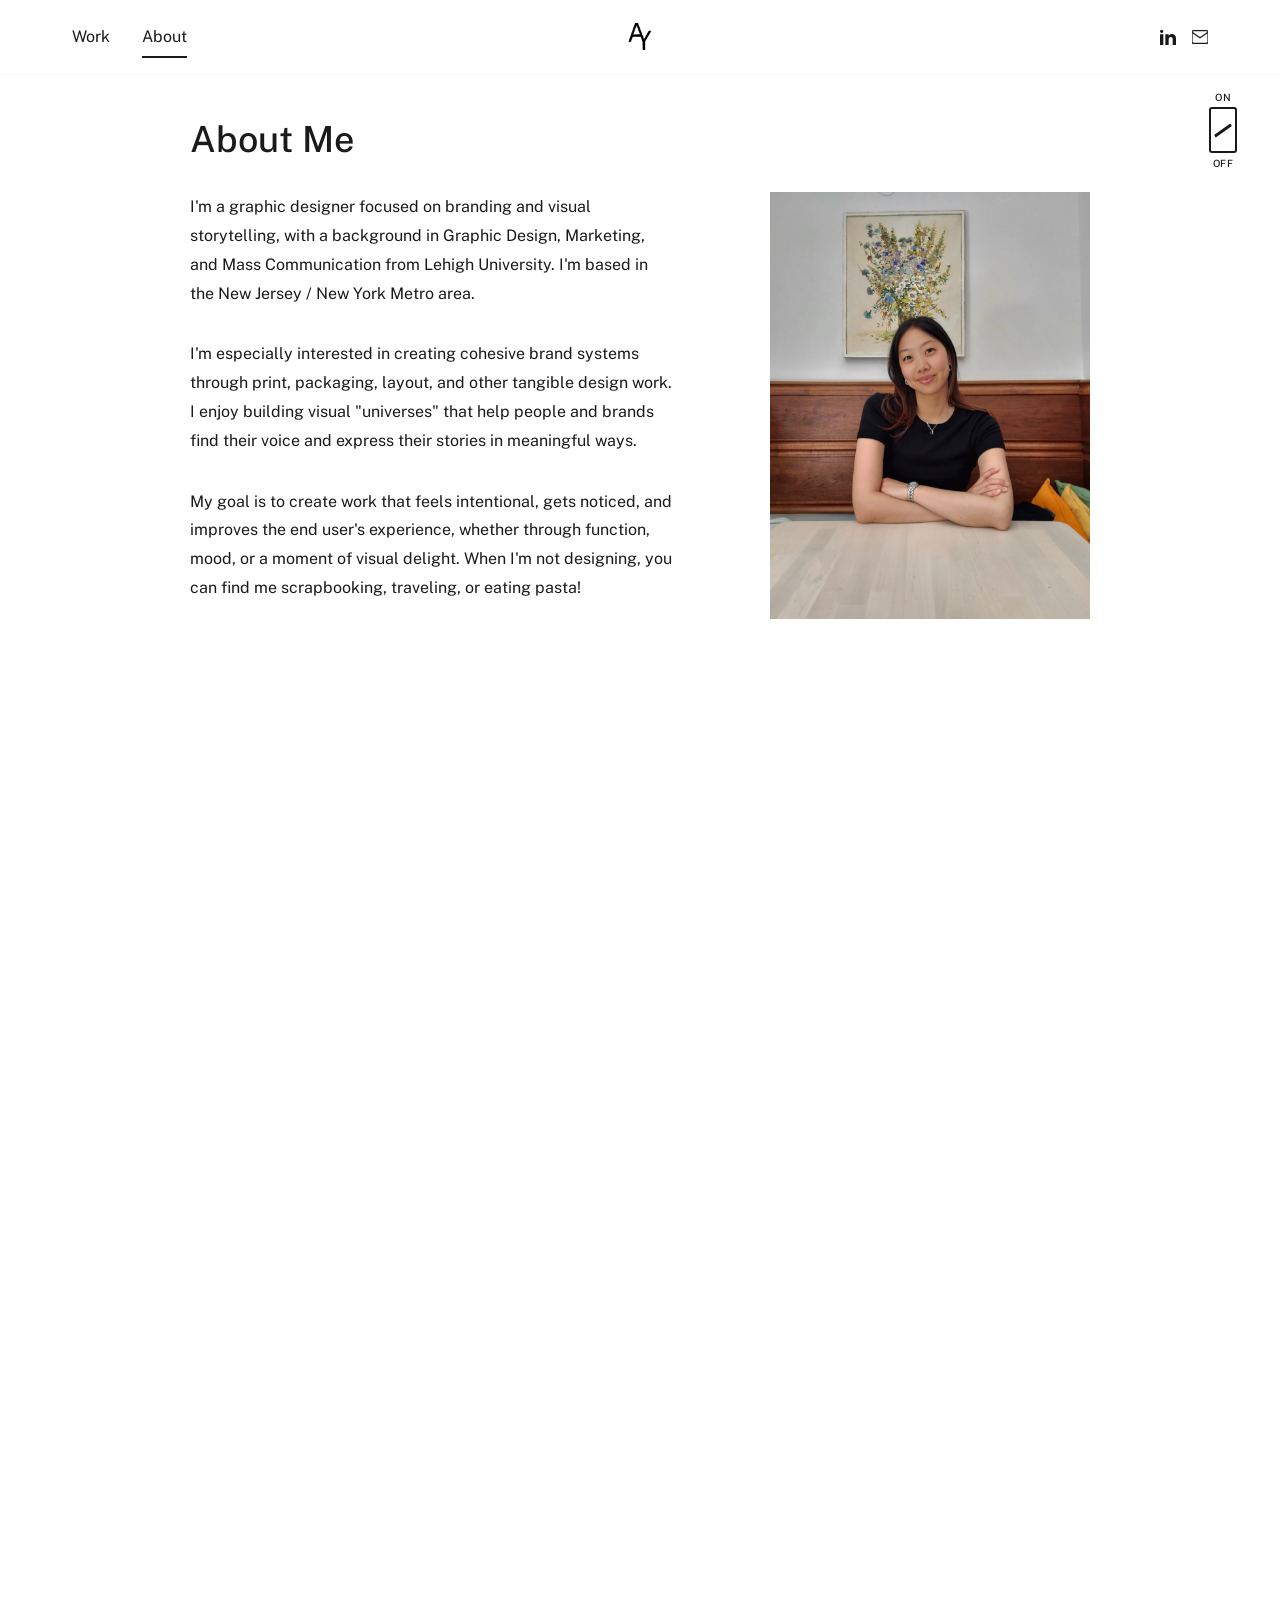
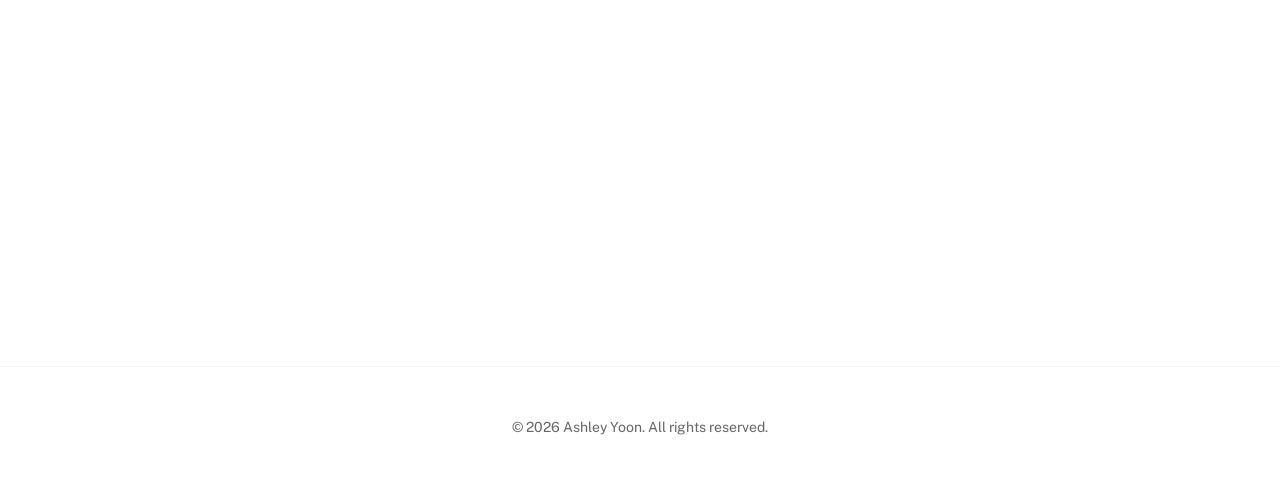
==== about.html @ c9009a8e "everything" ====
<!DOCTYPE html>
<html lang="en">
<head>
    <meta charset="UTF-8">
    <meta name="viewport" content="width=device-width, initial-scale=1.0">
    <meta name="description" content="About Ashley Yoon - Graphic designer with marketing and mass communications background.">
    <meta name="author" content="Ashley Yoon">
    <link rel="icon" type="image/png" href="images/logo.png">
    <title>About | Ashley Yoon</title>

    <!-- Google Fonts -->
    <link rel="preconnect" href="https://fonts.googleapis.com">
    <link rel="preconnect" href="https://fonts.gstatic.com" crossorigin>
    <link href="https://fonts.googleapis.com/css2?family=Public+Sans:ital,wght@0,100..900;1,100..900&display=swap" rel="stylesheet">

    <!-- CSS -->
    <link rel="stylesheet" href="css/reset.css">
    <link rel="stylesheet" href="css/variables.css">
    <link rel="stylesheet" href="css/typography.css">
    <link rel="stylesheet" href="css/layout.css">
    <link rel="stylesheet" href="css/components.css">
    <link rel="stylesheet" href="css/responsive.css">
</head>
<body>
    <canvas id="ripple-canvas"></canvas>

    <!-- Header & Navigation -->
    <header class="site-header">
        <nav class="main-nav">
            <ul class="nav-left">
                <li><a href="work.html">Work</a></li>
                <li><a href="about.html" class="active">About</a></li>
            </ul>
            <a href="index.html" class="nav-logo">
                <img src="images/logo.png" alt="Ashley Yoon">
            </a>
            <div class="nav-right">
                <a href="https://www.linkedin.com/in/ashleyyoon10/" target="_blank" rel="noopener" aria-label="LinkedIn" class="nav-icon">
                    <svg xmlns="http://www.w3.org/2000/svg" width="16" height="16" viewBox="0 0 24 24" fill="currentColor"><path d="M4.98 3.5c0 1.381-1.11 2.5-2.48 2.5s-2.48-1.119-2.48-2.5c0-1.38 1.11-2.5 2.48-2.5s2.48 1.12 2.48 2.5zm.02 4.5h-5v16h5v-16zm7.982 0h-4.968v16h4.969v-8.399c0-4.67 6.029-5.052 6.029 0v8.399h4.988v-10.131c0-7.88-8.922-7.593-11.018-3.714v-2.155z"/></svg>
                </a>
                <a href="#" aria-label="Email" class="nav-icon email-copy">
                    <svg xmlns="http://www.w3.org/2000/svg" width="16" height="16" viewBox="2 4 20 16" fill="none" stroke="currentColor" stroke-width="1.5" stroke-linecap="round" stroke-linejoin="round"><path d="M4 4h16c1.1 0 2 .9 2 2v12c0 1.1-.9 2-2 2H4c-1.1 0-2-.9-2-2V6c0-1.1.9-2 2-2z"/><polyline points="22,6 12,13 2,6"/></svg>
                </a>
                <button class="menu-toggle" aria-label="Toggle menu" aria-expanded="false">☰</button>
            </div>
        </nav>
    </header>

    <!-- Main Content -->
    <main>
        <!-- About Section -->
        <section class="py-lg">
            <div class="container">
                <div class="about-split">
                    <div class="about-text">
                        <h1>About Me</h1>
                        <p>
                            I'm a graphic designer focused on branding and visual storytelling, with a background in Graphic Design, Marketing, and Mass Communication from Lehigh University. I'm based in the New Jersey / New York Metro area.
                        </p>
                        <p>
                            I'm especially interested in creating cohesive brand systems through print, packaging, layout, and other tangible design work. I enjoy building visual "universes" that help people and brands find their voice and express their stories in meaningful ways.
                        </p>
                        <p>
                            My goal is to create work that feels intentional, gets noticed, and improves the end user's experience, whether through function, mood, or a moment of visual delight. When I'm not designing, you can find me scrapbooking, traveling, or eating pasta!
                        </p>
                    </div>
                    <div class="about-image">
                        <img src="assets/assets/Ashley headshot.png" alt="Ashley Yoon">
                    </div>
                </div>
            </div>
        </section>

        <!-- Resume Section -->
        <section class="py-lg">
            <div class="container" style="max-width: 900px; margin: 0 auto;">
                <iframe src="assets/assets/ashley-yoon-resume.pdf" width="100%" height="1100px" style="border: none;"></iframe>
            </div>
        </section>
    </main>

    <!-- Footer -->
    <footer class="site-footer">
        <div class="container">
            <p>&copy; 2026 Ashley Yoon. All rights reserved.</p>
        </div>
    </footer>

    <!-- Back to Top Button -->
    <button class="back-to-top" aria-label="Back to top"></button>

    <!-- Scripts -->
    <script src="js/navigation.js"></script>
    <script src="js/utils.js"></script>
    <script src="js/home-effects.js"></script>
    <script src="js/back-to-top.js"></script>
    <script src="js/theme-toggle.js"></script>
</body>
</html>
---- css/variables.css ----
/* Design System Variables */

:root {
    /* Colors - Minimalistic palette */
    --color-primary: #1a1a1a;        /* Near black for text */
    --color-secondary: #666666;      /* Medium gray for secondary text */
    --color-accent: #2c2c2c;         /* Accent for hover states */
    --color-background: #ffffff;     /* Pure white background */
    --color-light-gray: #f5f5f5;     /* Light gray for subtle backgrounds */

    /* Typography - Public Sans */
    --font-body: "Public Sans", Arial, sans-serif;
    --font-heading: "Public Sans", Arial, sans-serif;
    --font-weight-normal: 400;
    --font-weight-medium: 500;
    --font-weight-bold: 700;

    /* Font sizes - Responsive scale */
    --font-size-base: 16px;
    --font-size-small: 0.875rem;     /* 14px */
    --font-size-body: 1rem;          /* 16px */
    --font-size-h4: 1.25rem;         /* 20px */
    --font-size-h3: 1.5rem;          /* 24px */
    --font-size-h2: 1.75rem;         /* 28px */
    --font-size-h1: 2.25rem;         /* 36px */
    --font-size-hero: 4rem;          /* 64px */

    /* Spacing - 8px base system */
    --spacing-xs: 0.5rem;    /* 8px */
    --spacing-sm: 1rem;      /* 16px */
    --spacing-md: 2rem;      /* 32px */
    --spacing-lg: 3rem;      /* 48px */
    --spacing-xl: 4rem;      /* 64px */
    --spacing-xxl: 6rem;     /* 96px */

    /* Layout */
    --max-width-content: 1200px;
    --max-width-text: 700px;
    --border-radius: 0;              /* No rounded corners for minimalism */

    /* Transitions */
    --transition-fast: 0.15s ease;
    --transition-base: 0.3s ease;
    --transition-slow: 0.5s ease;
}

/* Dark mode - Lights Off */
[data-theme="dark"] {
    --color-primary: #e5e5e5;        /* Light text */
    --color-secondary: #999999;      /* Light gray for secondary text */
    --color-accent: #d3d3d3;         /* Light accent for hover states */
    --color-background: #1a1a1a;     /* Dark background */
    --color-light-gray: #2c2c2c;     /* Dark gray for subtle backgrounds */
}
---- css/typography.css ----
/* Typography System */

* {
    font-family: var(--font-body);
}

body {
    font-family: var(--font-body);
    font-size: var(--font-size-body);
    line-height: 1.6;
    color: var(--color-primary);
    font-weight: var(--font-weight-normal);
}

h1, h2, h3, h4, h5, h6 {
    font-family: var(--font-heading);
    font-weight: var(--font-weight-medium);
    line-height: 1.2;
    margin-bottom: var(--spacing-sm);
}

h1 {
    font-size: var(--font-size-h1);
}

h2 {
    font-size: var(--font-size-h2);
}

h3 {
    font-size: var(--font-size-h3);
}

h4 {
    font-size: var(--font-size-h4);
}

.hero-title {
    font-family: var(--font-heading);
    font-size: var(--font-size-hero);
    font-weight: var(--font-weight-medium);
    letter-spacing: -0.02em;
    line-height: 1.1;
}

.subtitle {
    font-family: var(--font-body);
    font-size: var(--font-size-h3);
    color: var(--color-secondary);
    font-weight: var(--font-weight-normal);
}

p {
    margin-bottom: var(--spacing-sm);
    line-height: 1.8;
}

a {
    color: var(--color-primary);
    text-decoration: none;
    transition: opacity var(--transition-fast);
}

a:hover {
    opacity: 0.6;
}

a:focus-visible {
    outline: 2px solid var(--color-primary);
    outline-offset: 4px;
}

.text-secondary {
    color: var(--color-secondary);
}

.text-small {
    font-size: var(--font-size-small);
}
---- css/layout.css ----
/* Layout System */

body {
    background: var(--color-background);
    padding-top: 70px; /* Account for fixed header */
}

/* Container system */
.container {
    max-width: var(--max-width-content);
    margin: 0 auto;
    padding: 0 var(--spacing-md);
}

.container-narrow {
    max-width: var(--max-width-text);
    margin: 0 auto;
    padding: 0 var(--spacing-md);
}

/* Section spacing */
section {
    padding: var(--spacing-xl) 0;
}

.section-hero {
    min-height: calc(100vh - 70px);
    display: flex;
    align-items: center;
    justify-content: center;
    padding: var(--spacing-xl) 0;
}

.hero-split {
    display: flex;
    align-items: center;
    width: 100%;
    max-width: 800px;
    padding: 0 var(--spacing-md);
    margin: 0 auto;
}

.hero-name {
    flex: 1;
    display: flex;
    flex-direction: column;
    align-items: flex-end;
    text-align: right;
    padding-right: var(--spacing-sm);
}

.hero-name span {
    font-family: var(--font-heading);
    font-size: 5.5rem;
    font-weight: var(--font-weight-bold);
    line-height: 1;
    letter-spacing: -0.02em;
    display: block;
}

.hero-bio {
    flex: 1;
    text-align: left;
    padding-left: var(--spacing-sm);
}

.hero-bio p {
    font-size: var(--font-size-h3);
    font-weight: var(--font-weight-bold);
    line-height: 1.26;
    color: var(--color-primary);
    margin: 0;
}

.section-centered {
    text-align: center;
}

/* About page split layout */
.about-split {
    display: flex;
    align-items: flex-end;
    gap: var(--spacing-xxl);
    max-width: 900px;
    margin: 0 auto;
}

.about-text {
    flex: 1;
}

.about-text h1 {
    margin-bottom: var(--spacing-md);
}

.about-text p + p {
    margin-top: var(--spacing-md);
}

.about-image {
    flex: 0 0 320px;
}

.about-image img {
    width: 100%;
    display: block;
}

/* Grid system */
.grid {
    display: grid;
    gap: var(--spacing-md);
}

.grid-2 {
    grid-template-columns: repeat(auto-fit, minmax(300px, 1fr));
}

.grid-3 {
    grid-template-columns: repeat(auto-fit, minmax(250px, 1fr));
}

/* Flexbox utilities */
.flex {
    display: flex;
}

.flex-center {
    display: flex;
    align-items: center;
    justify-content: center;
}

.flex-between {
    display: flex;
    align-items: center;
    justify-content: space-between;
}

.flex-column {
    display: flex;
    flex-direction: column;
}

.gap-sm {
    gap: var(--spacing-sm);
}

.gap-md {
    gap: var(--spacing-md);
}

.gap-lg {
    gap: var(--spacing-lg);
}

/* Spacing utilities */
.mt-sm { margin-top: var(--spacing-sm); }
.mt-md { margin-top: var(--spacing-md); }
.mt-lg { margin-top: var(--spacing-lg); }
.mt-xl { margin-top: var(--spacing-xl); }

.mb-sm { margin-bottom: var(--spacing-sm); }
.mb-md { margin-bottom: var(--spacing-md); }
.mb-lg { margin-bottom: var(--spacing-lg); }
.mb-xl { margin-bottom: var(--spacing-xl); }

.py-sm { padding-top: var(--spacing-sm); padding-bottom: var(--spacing-sm); }
.py-md { padding-top: var(--spacing-md); padding-bottom: var(--spacing-md); }
.py-lg { padding-top: var(--spacing-lg); padding-bottom: var(--spacing-lg); }
---- css/components.css ----
/* Component Styles */

/* ============================================
   HEADER & NAVIGATION
   ============================================ */

.site-header {
    position: fixed;
    top: 0;
    left: 0;
    right: 0;
    width: 100%;
    background: #ffffff;
    border-bottom: 1px solid #f5f5f5;
    z-index: 100;
    transition: box-shadow var(--transition-base);
}

.site-header .nav-left a,
.site-header .nav-icon {
    color: #1a1a1a;
}


.main-nav {
    display: grid;
    grid-template-columns: 1fr auto 1fr;
    align-items: center;
    padding: var(--spacing-sm) var(--spacing-md);
    max-width: var(--max-width-content);
    margin: 0 auto;
}

.nav-left {
    display: flex;
    gap: var(--spacing-md);
    list-style: none;
    margin: 0;
    padding: 0;
}

.nav-left a {
    padding: var(--spacing-xs) 0;
    position: relative;
    display: inline-block;
}

.nav-left a.active::after {
    content: '';
    position: absolute;
    bottom: 0;
    left: 0;
    width: 100%;
    height: 2px;
    background: var(--color-primary);
}

.nav-logo {
    display: flex;
    justify-content: center;
    align-items: center;
    transition: opacity var(--transition-fast);
}

.nav-logo:hover {
    opacity: 0.6;
}

.nav-logo img {
    height: 36px;
    width: auto;
}

.nav-right {
    display: flex;
    gap: var(--spacing-sm);
    align-items: center;
    justify-content: flex-end;
}

.nav-icon {
    display: flex;
    align-items: center;
    color: var(--color-primary);
    transition: opacity var(--transition-fast);
}

.nav-icon:hover {
    opacity: 0.6;
}

.nav-mobile-icons {
    display: none;
}

.menu-toggle {
    display: none;
    background: none;
    border: none;
    font-size: 1.5rem;
    cursor: pointer;
    padding: var(--spacing-xs);
    line-height: 1;
}

/* ============================================
   BUTTONS
   ============================================ */

.btn {
    display: inline-block;
    padding: var(--spacing-sm) var(--spacing-md);
    border: 2px solid var(--color-primary);
    font-family: var(--font-body);
    font-size: var(--font-size-body);
    font-weight: var(--font-weight-medium);
    text-align: center;
    cursor: pointer;
    transition: all var(--transition-base);
    background: transparent;
}

.btn:hover {
    background: var(--color-primary);
    color: var(--color-background);
    opacity: 1;
}

.btn-primary {
    background: var(--color-primary);
    color: var(--color-background);
}

.btn-primary:hover {
    background: var(--color-accent);
    border-color: var(--color-accent);
}

/* ============================================
   GALLERY FILTER DROPDOWN
   ============================================ */

.gallery-filter {
    display: flex;
    align-items: center;
    gap: var(--spacing-sm);
    margin-bottom: var(--spacing-lg);
    justify-content: center;
}

.gallery-filter label {
    font-size: var(--font-size-body);
    color: var(--color-secondary);
    font-weight: var(--font-weight-medium);
}

.dropdown-filter {
    padding: var(--spacing-xs) var(--spacing-sm);
    font-family: var(--font-body);
    font-size: var(--font-size-body);
    color: var(--color-primary);
    background: var(--color-background);
    border: none;
    border-radius: 0;
    cursor: pointer;
    min-width: 200px;
    appearance: none;
    background-image: url("data:image/svg+xml,%3Csvg width='12' height='8' viewBox='0 0 12 8' fill='none' xmlns='http://www.w3.org/2000/svg'%3E%3Cpath d='M1 1L6 6L11 1' stroke='%231a1a1a' stroke-width='2' stroke-linecap='round' stroke-linejoin='round'/%3E%3C/svg%3E");
    background-repeat: no-repeat;
    background-position: right 12px center;
    padding-right: 40px;
    transition: all var(--transition-base);
}

.dropdown-filter:hover {
    background-color: var(--color-light-gray);
}

.dropdown-filter:focus {
    outline: none;
}

/* ============================================
   GALLERY GRID
   ============================================ */

.gallery-grid {
    display: grid;
    grid-template-columns: repeat(auto-fill, minmax(300px, 1fr));
    gap: var(--spacing-md);
    margin-top: var(--spacing-lg);
}

.project-card {
    cursor: pointer;
    opacity: 0;
    animation: fadeIn 0.5s forwards;
    transition: transform var(--transition-base);
}

.project-card.hidden {
    display: none;
}

.project-card:hover {
    transform: none;
}

.project-image {
    aspect-ratio: 4 / 3;
    overflow: hidden;
    background: var(--color-light-gray);
    position: relative;
}

.project-image::after {
    content: '';
    position: absolute;
    inset: 0;
    background: var(--color-light-gray);
    opacity: 0;
    transition: opacity var(--transition-base);
    pointer-events: none;
}

.project-card:hover .project-image::after {
    opacity: 0.35;
}

.project-image img {
    width: 100%;
    height: 100%;
    object-fit: cover;
    transition: none;
}

.project-card:hover .project-image img {
    transform: none;
}

.project-info {
    padding: var(--spacing-sm) 0;
}

.project-title {
    font-size: var(--font-size-h4);
    margin-bottom: var(--spacing-xs);
    font-weight: var(--font-weight-medium);
}

.project-description {
    color: var(--color-secondary);
    font-size: var(--font-size-body);
    margin-bottom: var(--spacing-xs);
}

.project-category {
    display: inline-block;
    font-size: var(--font-size-small);
    color: var(--color-secondary);
    text-transform: uppercase;
    letter-spacing: 0.05em;
    margin-top: var(--spacing-xs);
}

.project-year {
    font-size: var(--font-size-small);
    color: var(--color-secondary);
}

/* ============================================
   LIGHTBOX MODAL
   ============================================ */

.lightbox {
    position: fixed;
    top: 0;
    left: 0;
    width: 100%;
    height: 100%;
    background: rgba(0, 0, 0, 0.95);
    display: flex;
    justify-content: center;
    align-items: center;
    opacity: 0;
    visibility: hidden;
    transition: all var(--transition-base);
    z-index: 1000;
    padding: var(--spacing-md);
}

.lightbox.active {
    opacity: 1;
    visibility: visible;
}

.lightbox-content {
    max-width: 90%;
    max-height: 90%;
    position: relative;
    animation: lightboxSlideIn 0.3s ease;
}

.lightbox-close {
    position: absolute;
    top: -50px;
    right: 0;
    background: none;
    border: none;
    color: white;
    font-size: 2.5rem;
    cursor: pointer;
    padding: 0;
    width: 44px;
    height: 44px;
    line-height: 1;
    transition: opacity var(--transition-fast);
}

.lightbox-close:hover {
    opacity: 0.6;
}

.lightbox-image {
    max-width: 100%;
    max-height: 70vh;
    object-fit: contain;
    display: block;
}

.lightbox-info {
    color: white;
    margin-top: var(--spacing-sm);
    text-align: center;
}

.lightbox-info h2 {
    margin-bottom: var(--spacing-xs);
    color: white;
}

.lightbox-info p {
    color: rgba(255, 255, 255, 0.8);
}

/* ============================================
   FOOTER
   ============================================ */

.site-footer {
    border-top: 1px solid var(--color-light-gray);
    padding: var(--spacing-lg) 0;
    text-align: center;
    color: var(--color-secondary);
    margin-top: var(--spacing-xxl);
}

.site-footer p {
    font-size: var(--font-size-small);
    margin-bottom: var(--spacing-xs);
}

.social-links {
    display: flex;
    gap: var(--spacing-sm);
    justify-content: center;
    margin-top: var(--spacing-sm);
}

.social-links a {
    padding: var(--spacing-xs);
    transition: opacity var(--transition-fast);
}

.social-links a:hover {
    opacity: 0.6;
}

/* ============================================
   ANIMATIONS
   ============================================ */

@keyframes fadeIn {
    from {
        opacity: 0;
        transform: translateY(10px);
    }
    to {
        opacity: 1;
        transform: translateY(0);
    }
}

@keyframes lightboxSlideIn {
    from {
        opacity: 0;
        transform: scale(0.95);
    }
    to {
        opacity: 1;
        transform: scale(1);
    }
}

@keyframes slideUpFromBottom {
    from {
        opacity: 0;
        transform: translateY(50px);
    }
    to {
        opacity: 1;
        transform: translateY(0);
    }
}

/* ============================================
   HERO ANIMATION
   ============================================ */

.hero-animate {
    opacity: 0;
    animation: slideUpFromBottom 0.8s ease forwards;
}

.hero-title.hero-animate {
    animation-delay: 0.2s;
}

.subtitle.hero-animate {
    animation-delay: 0.4s;
}

/* ============================================
   HERO SECTION
   ============================================ */

.section-hero {
    position: relative;
    background: var(--color-background);
    overflow: hidden;
}

/* Cursor tracker canvas */
#ripple-canvas {
    position: fixed;
    top: 0;
    left: 0;
    width: 100%;
    height: 100%;
    pointer-events: none;
    z-index: 9999;
}

/* ============================================
   FEATURED PROJECTS
   ============================================ */

.featured-projects {
    padding: 0 var(--spacing-md);
    margin-top: var(--spacing-xxl);
    max-width: 60vw;
    margin-left: auto;
    margin-right: auto;
}

.featured-projects h2 {
    margin-bottom: var(--spacing-xl);
}

.featured-project {
    width: 100%;
    margin-bottom: var(--spacing-lg);
    position: relative;
    overflow: hidden;
}

.featured-project a {
    display: block;
    position: relative;
}

.featured-project img {
    width: 100%;
    height: 70vh;
    object-fit: cover;
    transition: transform var(--transition-slow);
}

.featured-project:hover img {
    transform: scale(1.02);
}

.featured-project-info {
    position: absolute;
    bottom: var(--spacing-lg);
    left: var(--spacing-lg);
    color: white;
    text-shadow: 0 2px 8px rgba(0, 0, 0, 0.3);
    z-index: 10;
}

.featured-project-info h3 {
    font-size: var(--font-size-h2);
    margin-bottom: var(--spacing-xs);
    color: white;
}

.featured-project-info p {
    font-family: var(--font-body);
    font-size: var(--font-size-body);
    color: rgba(255, 255, 255, 0.9);
    text-transform: uppercase;
    letter-spacing: 0.1em;
}

/* ============================================
   PROJECT PAGE STYLES
   ============================================ */

/* Back Button */
.back-button {
    background: none;
    border: none;
    font-family: var(--font-body);
    font-size: var(--font-size-body);
    color: var(--color-primary);
    cursor: pointer;
    padding: var(--spacing-xs) 0;
    transition: opacity var(--transition-fast);
    display: inline-flex;
    align-items: center;
    gap: var(--spacing-xs);
}

.back-button:hover {
    opacity: 0.6;
}

/* Project Header */
.project-header {
    padding: var(--spacing-lg) 0 var(--spacing-xs) 0;
    text-align: center;
}

.project-tag {
    font-size: var(--font-size-small);
    color: var(--color-secondary);
    text-transform: uppercase;
    letter-spacing: 0.1em;
    margin-top: var(--spacing-xs);
    margin-bottom: var(--spacing-sm);
}

.project-description-full {
    font-size: var(--font-size-body);
    color: var(--color-secondary);
    line-height: 1.6;
    margin-top: var(--spacing-md);
}

/* Project Cover Image */
.project-cover {
    width: 100%;
    padding: 0;
    margin: 0 0 var(--spacing-sm) 0;
    display: flex;
    justify-content: center;
}

.project-gallery,
.project-video {
    padding-top: 0;
    padding-bottom: var(--spacing-sm);
}

.project-cover img {
    width: 80%;
    height: auto;
    display: block;
    margin: 0 auto;
}

/* Project Details */
.project-details {
    border-top: 1px solid var(--color-light-gray);
    border-bottom: 1px solid var(--color-light-gray);
}

.project-text {
    font-size: var(--font-size-h4);
    line-height: 1.8;
    color: var(--color-secondary);
    margin-top: var(--spacing-md);
}

.project-links {
    margin-top: var(--spacing-lg);
}

.case-study-link {
    display: inline-block;
    font-size: var(--font-size-body);
    color: var(--color-primary);
    border-bottom: 1px solid var(--color-primary);
    padding-bottom: 2px;
    transition: opacity var(--transition-fast);
}

.case-study-link:hover {
    opacity: 0.6;
}

/* Project Image Grid */
.project-image-grid {
    display: grid;
    grid-template-columns: repeat(2, 1fr);
    gap: var(--spacing-sm);
    margin-top: var(--spacing-sm);
    max-width: 80%;
    margin-left: auto;
    margin-right: auto;
}

.project-image-item {
    width: 100%;
}

.project-image-item img {
    width: 100%;
    height: auto;
    display: block;
}

/* Other Projects Carousel */
.project-carousel-wrapper {
    position: relative;
}

.project-carousel {
    display: flex;
    gap: 1.5rem;
    overflow-x: auto;
    scroll-snap-type: x mandatory;
    -webkit-overflow-scrolling: touch;
    padding-bottom: 0.5rem;
    scrollbar-width: none;
}

.project-carousel::-webkit-scrollbar {
    display: none;
}

.project-carousel .project-card-link {
    flex: 0 0 calc(33.33% - 1rem);
    min-width: 260px;
    scroll-snap-align: start;
}

.carousel-nav {
    height: 0;
}

.carousel-btn {
    position: absolute;
    top: 35%;
    transform: translateY(-50%);
    background: none;
    border: none;
    cursor: pointer;
    font-size: 0;
    padding: 6px;
    opacity: 0.5;
    transition: opacity var(--transition-fast);
    z-index: 2;
    display: flex;
    align-items: center;
    justify-content: center;
}

.carousel-btn::before {
    content: '';
    display: block;
    width: 10px;
    height: 10px;
    border-top: 2px solid var(--color-primary);
    border-right: 2px solid var(--color-primary);
}

.carousel-btn-prev {
    left: 0;
}

.carousel-btn-prev::before {
    transform: rotate(-135deg) translateY(-2px);
}

.carousel-btn-next {
    right: 0;
}

.carousel-btn-next::before {
    transform: rotate(45deg) translateY(-2px);
}

.carousel-btn:hover {
    opacity: 1;
}

/* Image Lightbox */
.img-lightbox {
    display: none;
    position: fixed;
    inset: 0;
    background: rgba(0, 0, 0, 0.92);
    z-index: 1000;
    align-items: center;
    justify-content: center;
    cursor: zoom-out;
}

.img-lightbox.active {
    display: flex;
}

.img-lightbox-img {
    max-width: 85vw;
    max-height: 85vh;
    object-fit: contain;
    cursor: default;
    user-select: none;
}

.img-lightbox-close {
    position: absolute;
    top: 1.5rem;
    right: 1.5rem;
    background: none;
    border: none;
    color: #fff;
    font-size: 2rem;
    cursor: pointer;
    line-height: 1;
    padding: 0;
    opacity: 0.7;
}

.img-lightbox-close:hover {
    opacity: 1;
}

.img-lightbox-prev,
.img-lightbox-next {
    position: absolute;
    top: 50%;
    transform: translateY(-50%);
    background: none;
    border: none;
    cursor: pointer;
    padding: 1rem;
    font-size: 0;
    opacity: 0.6;
    display: flex;
    align-items: center;
    justify-content: center;
}

.img-lightbox-prev::before,
.img-lightbox-next::before {
    content: '';
    display: block;
    width: 14px;
    height: 14px;
    border-top: 2px solid #fff;
    border-right: 2px solid #fff;
}

.img-lightbox-prev::before {
    transform: rotate(-135deg) translateY(-2px);
}

.img-lightbox-next::before {
    transform: rotate(45deg) translateY(-2px);
}

.img-lightbox-prev:hover,
.img-lightbox-next:hover {
    opacity: 1;
}

.img-lightbox-prev { left: 1rem; }
.img-lightbox-next { right: 1rem; }

/* Project Navigation */
.project-navigation {
    text-align: center;
    border-top: 1px solid var(--color-light-gray);
}

/* Other Projects link wrapper */
.project-card-link {
    display: block;
    color: inherit;
}

.project-card-link:hover {
    opacity: 1;
}

/* PDF Popup */
.pdf-popup {
    position: fixed;
    top: 0;
    left: 0;
    width: 100%;
    height: 100%;
    background: rgba(0, 0, 0, 0.95);
    display: flex;
    justify-content: center;
    align-items: center;
    opacity: 0;
    visibility: hidden;
    transition: all var(--transition-base);
    z-index: 2000;
}

.pdf-popup.active {
    opacity: 1;
    visibility: visible;
}

.pdf-popup-content {
    width: 90%;
    height: 90%;
    position: relative;
    background: white;
}

.pdf-popup-close {
    position: absolute;
    top: -50px;
    right: 0;
    background: none;
    border: none;
    color: white;
    font-size: 2.5rem;
    cursor: pointer;
    padding: 0;
    width: 44px;
    height: 44px;
    line-height: 1;
    transition: opacity var(--transition-fast);
}

.pdf-popup-close:hover {
    opacity: 0.6;
}

#pdf-iframe {
    width: 100%;
    height: 100%;
    border: none;
}

/* ============================================
   BACK TO TOP BUTTON
   ============================================ */

.back-to-top {
    position: fixed;
    bottom: var(--spacing-lg);
    right: var(--spacing-lg);
    width: 48px;
    height: 48px;
    background: transparent;
    border: none;
    cursor: pointer;
    opacity: 0;
    visibility: hidden;
    transition: all var(--transition-base);
    z-index: 1000;
    display: flex;
    align-items: center;
    justify-content: center;
}

.back-to-top.visible {
    opacity: 1;
    visibility: visible;
}

.back-to-top::before {
    content: '';
    display: block;
    width: 10px;
    height: 10px;
    border-top: 2px solid var(--color-primary);
    border-right: 2px solid var(--color-primary);
    transform: rotate(-45deg) translateY(2px);
    transition: all var(--transition-base);
}

.back-to-top:hover::after {
    content: '';
    position: absolute;
    width: 48px;
    height: 48px;
    background: var(--color-light-gray);
    border-radius: 50%;
    z-index: -1;
}

/* ============================================
   THEME TOGGLE (LIGHT SWITCH)
   ============================================ */

.theme-toggle {
    position: fixed;
    top: 80px;
    right: 32px;
    width: 50px;
    height: 100px;
    background: transparent;
    border: none;
    cursor: pointer;
    display: flex;
    flex-direction: column;
    align-items: center;
    justify-content: center;
    z-index: 1000;
    gap: 5px;
    font-size: 10px;
    font-weight: var(--font-weight-medium);
    color: var(--color-primary);
    user-select: none;
    -webkit-user-select: none;
    padding: 6px;
    border-radius: 4px;
    transition: background var(--transition-base);
}

.theme-toggle:hover {
    background: var(--color-light-gray);
}

/* ON / OFF labels */
.theme-toggle-on,
.theme-toggle-off {
    font-size: 10px;
    letter-spacing: 0.5px;
    line-height: 1;
}

/* Outer faceplate */
.toggle-plate {
    width: 28px;
    height: 46px;
    border: 2px solid var(--color-primary);
    border-radius: 3px;
    display: flex;
    align-items: center;
    justify-content: center;
}

/* Rocker as thin side-view lever — pivots like a seesaw */
.toggle-rocker {
    width: 20px;
    height: 3px;
    background: var(--color-primary);
    border-radius: 1px;
    transform: rotate(-35deg);
    transform-origin: center center;
    transition: transform 0.4s cubic-bezier(0.4, 0, 0.2, 1);
}

[data-theme="dark"] .toggle-rocker {
    transform: rotate(35deg);
}

/* Keep switch outline using primary color */
[data-theme="dark"] .theme-toggle::before,
[data-theme="dark"] .theme-toggle::after {
    border-color: var(--color-primary);
}
---- css/responsive.css ----
/* Responsive Design */

/* ============================================
   TABLET AND MOBILE: 768px and below
   ============================================ */

@media (max-width: 768px) {
    :root {
        --font-size-hero: 2.5rem;     /* Reduce hero size for tablet */
        --font-size-h1: 2rem;
        --font-size-h2: 1.5rem;
        --spacing-xl: 3rem;
        --spacing-xxl: 4rem;
    }

    /* Mobile navigation */
    .menu-toggle {
        display: block;
    }

    /* Keep menu toggle black in dark mode */
    [data-theme="dark"] .menu-toggle {
        color: #1a1a1a;
    }

    /* Keep logo pinned to center column even when nav-left is fixed/out of flow */
    .nav-logo {
        grid-column: 2;
    }

    /* Remove active-link underline in dropdown (looks like a separator) */
    .nav-left a.active::after {
        display: none;
    }

    /* Social icons row at bottom of mobile dropdown */
    .nav-mobile-icons {
        display: flex;
        justify-content: center;
        gap: var(--spacing-md);
        padding: var(--spacing-sm) 0 var(--spacing-xs);
    }

    .nav-mobile-icons a {
        display: flex;
        align-items: center;
        color: #1a1a1a;
    }

    .nav-left {
        position: fixed;
        top: 60px;
        left: 0;
        width: 100%;
        background: #ffffff;
        flex-direction: column;
        padding: var(--spacing-md);
        border-bottom: 1px solid #f5f5f5;
        transform: translateY(-100%);
        opacity: 0;
        visibility: hidden;
        transition: all var(--transition-base);
        box-shadow: 0 4px 8px rgba(0, 0, 0, 0.1);
        z-index: 99;
    }

    .nav-left.active {
        transform: translateY(0);
        opacity: 1;
        visibility: visible;
    }

    .nav-left li {
        padding: var(--spacing-xs) 0;
        text-align: center;
    }

    .nav-left a {
        display: block;
        padding: var(--spacing-sm) 0;
        font-size: var(--font-size-h4);
        color: #1a1a1a;
    }

    /* About page */
    .about-split {
        flex-direction: column-reverse;
    }

    .about-image {
        flex: 0 0 auto;
        width: 100%;
        max-width: 320px;
        margin: 0 auto;
    }

    /* Gallery adjustments */
    .gallery-grid {
        grid-template-columns: 1fr;
        gap: var(--spacing-md);
    }

    /* Section spacing */
    section {
        padding: var(--spacing-lg) 0;
    }

    .section-hero {
        min-height: 70vh;
        padding: var(--spacing-xl) 0;
    }

    /* Gallery filter on mobile */
    .gallery-filter {
        flex-direction: column;
        align-items: stretch;
    }

    .dropdown-filter {
        width: 100%;
        min-width: auto;
    }

    /* Lightbox adjustments */
    .lightbox-close {
        top: -40px;
        font-size: 2rem;
    }

    .lightbox-content {
        max-width: 95%;
    }

    .lightbox-image {
        max-height: 60vh;
    }

    /* Featured projects on mobile */
    .featured-projects {
        max-width: 90vw;
    }

    .featured-project img {
        height: 50vh;
    }

    .featured-project-info {
        bottom: var(--spacing-md);
        left: var(--spacing-md);
    }

    .featured-project-info h3 {
        font-size: var(--font-size-h3);
    }
}

/* ============================================
   SMALL MOBILE: 480px and below
   ============================================ */

@media (max-width: 480px) {
    :root {
        --font-size-hero: 2rem;
        --font-size-h1: 1.75rem;
        --spacing-md: 1.5rem;
    }

    .container,
    .container-narrow {
        padding: 0 var(--spacing-sm);
    }

    .main-nav {
        padding: var(--spacing-sm);
    }

    .nav-logo img {
        height: 28px;
    }

    .btn {
        padding: var(--spacing-sm);
        font-size: var(--font-size-small);
    }

    /* Even more compact spacing on very small screens */
    .gallery-grid {
        gap: var(--spacing-sm);
    }
}

/* ============================================
   TABLET LANDSCAPE: 768px to 1024px
   ============================================ */

@media (min-width: 769px) and (max-width: 1024px) {
    .gallery-grid {
        grid-template-columns: repeat(2, 1fr);
    }
}

/* ============================================
   DESKTOP: 1024px and up
   ============================================ */

@media (min-width: 1024px) {
    .gallery-grid {
        grid-template-columns: repeat(3, 1fr);
    }
}

/* ============================================
   LARGE DESKTOP: 1440px and up
   ============================================ */

@media (min-width: 1440px) {
    :root {
        --max-width-content: 1400px;
    }
}

/* ============================================
   TOUCH DEVICE OPTIMIZATIONS
   ============================================ */

@media (hover: none) and (pointer: coarse) {
    /* Increase tap targets for touch devices */
    .nav-menu a,
    .btn,
    button,
    .project-card {
        min-height: 44px;
        min-width: 44px;
    }

    /* Disable hover effects on touch devices */
    .project-card:hover {
        transform: none;
    }

    .project-card:hover .project-image img {
        transform: none;
    }
}

/* ============================================
   ACCESSIBILITY: REDUCED MOTION
   ============================================ */

@media (prefers-reduced-motion: reduce) {
    *,
    *::before,
    *::after {
        animation-duration: 0.01ms !important;
        animation-iteration-count: 1 !important;
        transition-duration: 0.01ms !important;
    }
}

/* ============================================
   PRINT STYLES
   ============================================ */

@media print {
    .site-header,
    .site-footer,
    .menu-toggle,
    .gallery-filter,
    .lightbox {
        display: none;
    }

    body {
        color: black;
        background: white;
    }

    .project-card {
        page-break-inside: avoid;
    }
}
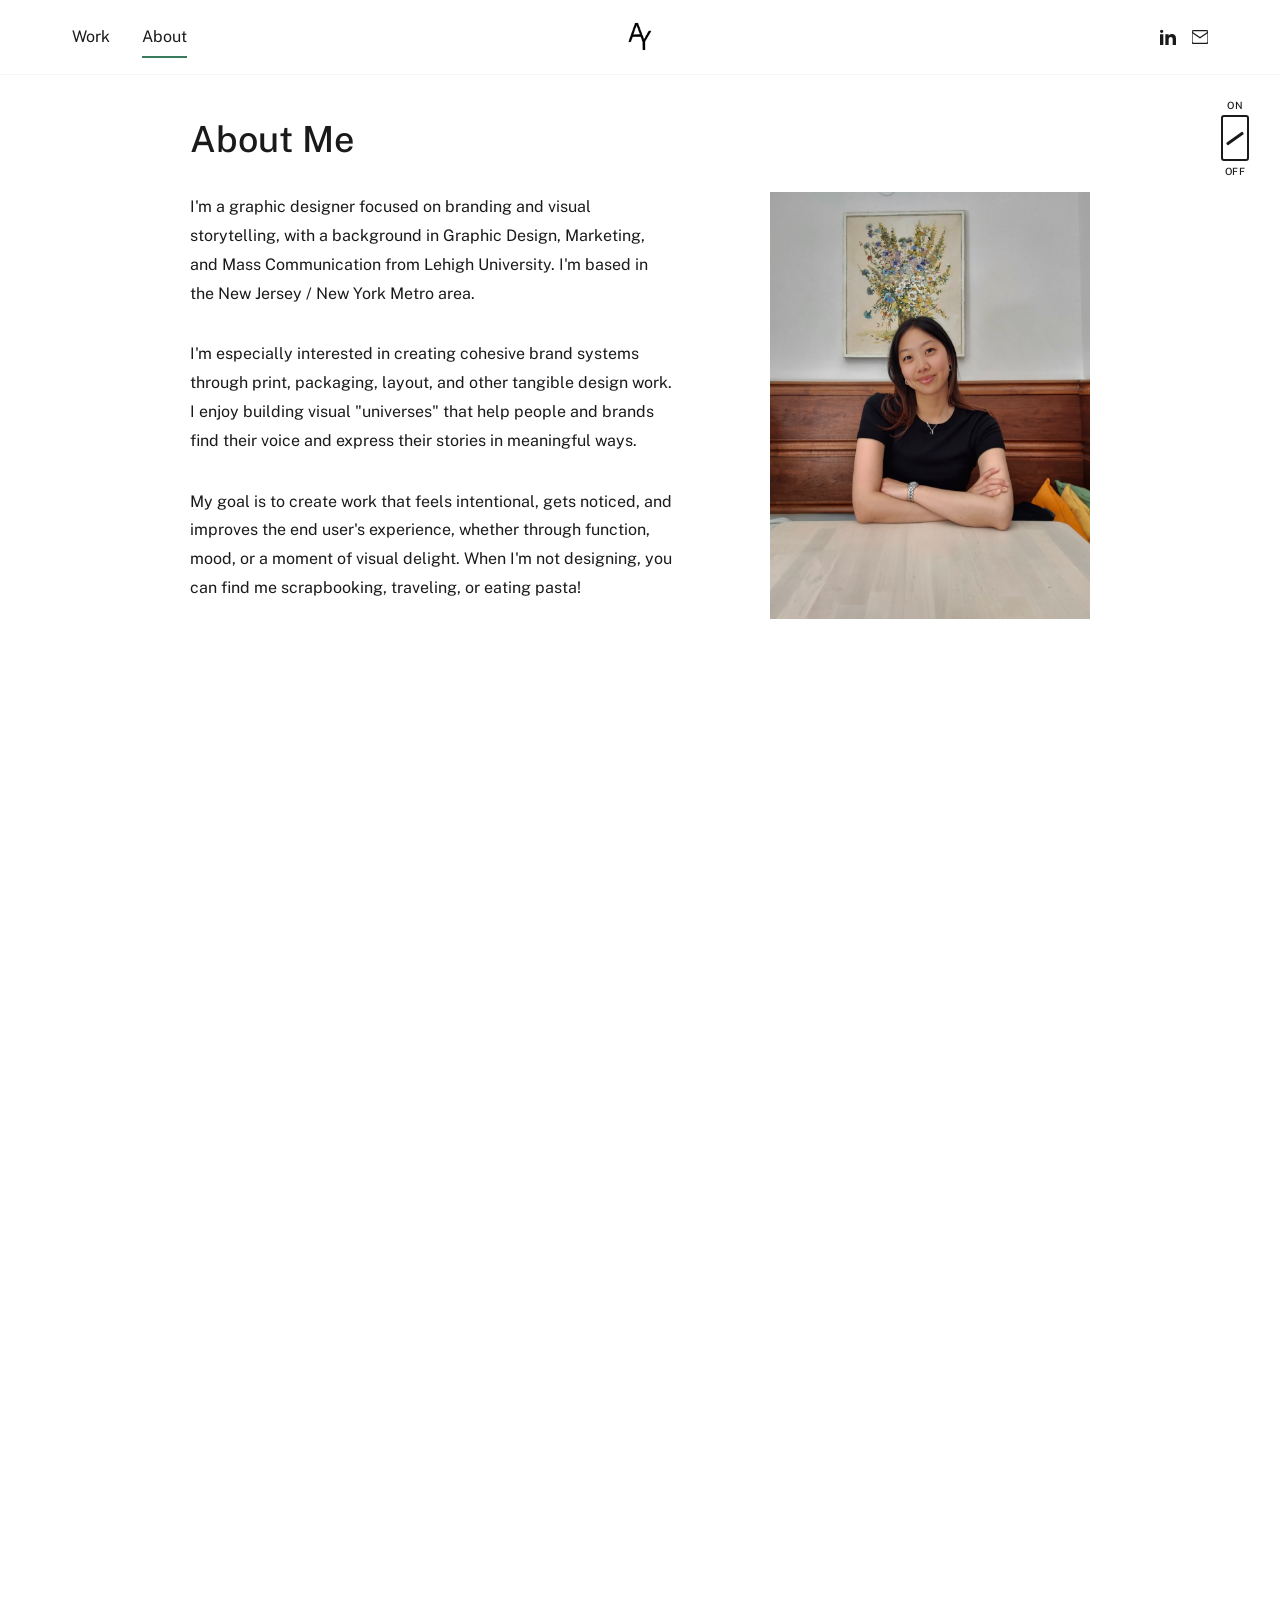
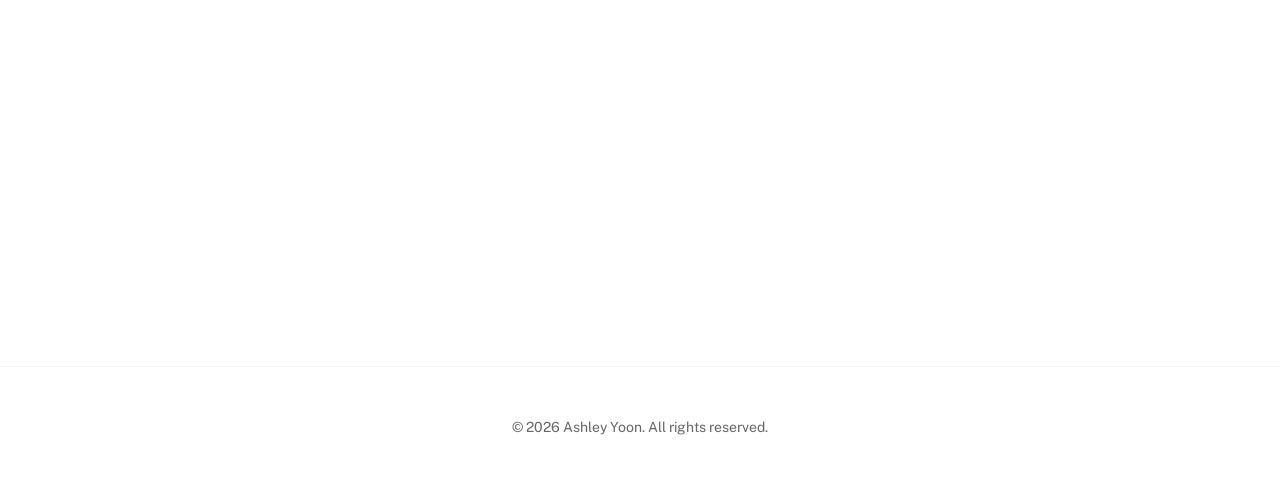
==== commit 1b017a0e: "updated links updated gmail and linkedin icons" ====
--- a/about.html
+++ b/about.html
@@ -35,7 +35,7 @@
                 <img src="images/logo.png" alt="Ashley Yoon">
             </a>
             <div class="nav-right">
-                <a href="https://www.linkedin.com/in/ashleyyoon10/" target="_blank" rel="noopener" aria-label="LinkedIn" class="nav-icon">
+                <a href="https://www.linkedin.com/in/ashleyyoondesign/" target="_blank" rel="noopener" aria-label="LinkedIn" class="nav-icon">
                     <svg xmlns="http://www.w3.org/2000/svg" width="16" height="16" viewBox="0 0 24 24" fill="currentColor"><path d="M4.98 3.5c0 1.381-1.11 2.5-2.48 2.5s-2.48-1.119-2.48-2.5c0-1.38 1.11-2.5 2.48-2.5s2.48 1.12 2.48 2.5zm.02 4.5h-5v16h5v-16zm7.982 0h-4.968v16h4.969v-8.399c0-4.67 6.029-5.052 6.029 0v8.399h4.988v-10.131c0-7.88-8.922-7.593-11.018-3.714v-2.155z"/></svg>
                 </a>
                 <a href="#" aria-label="Email" class="nav-icon email-copy">
@@ -74,7 +74,7 @@
         <!-- Resume Section -->
         <section class="py-lg">
             <div class="container" style="max-width: 900px; margin: 0 auto;">
-                <iframe src="assets/assets/ashley-yoon-resume.pdf" width="100%" height="1100px" style="border: none;"></iframe>
+                <iframe src="assets/assets/ashley-yoon-resume.pdf?v=2" width="100%" height="1100px" style="border: none; max-width: 100%;" class="about-resume-iframe"></iframe>
             </div>
         </section>
     </main>
--- a/css/components.css
+++ b/css/components.css
@@ -10,15 +10,44 @@
     left: 0;
     right: 0;
     width: 100%;
-    background: #ffffff;
-    border-bottom: 1px solid #f5f5f5;
+    background: #ffffff !important;
+    border-bottom: 1px solid #f5f5f5 !important;
     z-index: 100;
     transition: box-shadow var(--transition-base);
+}
+
+/* Scroll progress bar */
+.scroll-progress {
+    position: absolute;
+    bottom: -2px;
+    left: 0;
+    height: 2px;
+    width: 0%;
+    background: #3a7a5c;
+    transition: width 0.05s linear;
+}
+
+/* Nav always light — regardless of dark mode */
+.site-header .nav-left a,
+.site-header .nav-icon,
+.menu-toggle,
+.nav-left a,
+.nav-mobile-icons a {
+    color: #1a1a1a !important;
+}
+
+.nav-left {
+    background: #ffffff !important;
 }
 
 .site-header .nav-left a,
 .site-header .nav-icon {
     color: #1a1a1a;
+    transition: color var(--transition-fast);
+}
+
+.site-header .nav-icon:hover {
+    color: #3a7a5c !important;
 }
 
 
@@ -43,6 +72,11 @@
     padding: var(--spacing-xs) 0;
     position: relative;
     display: inline-block;
+    transition: color var(--transition-fast);
+}
+
+.nav-left a:hover {
+    color: #3a7a5c !important;
 }
 
 .nav-left a.active::after {
@@ -52,23 +86,23 @@
     left: 0;
     width: 100%;
     height: 2px;
-    background: var(--color-primary);
+    background: #3a7a5c;
 }
 
 .nav-logo {
     display: flex;
     justify-content: center;
     align-items: center;
-    transition: opacity var(--transition-fast);
-}
-
-.nav-logo:hover {
-    opacity: 0.6;
 }
 
 .nav-logo img {
     height: 36px;
     width: auto;
+    transition: filter var(--transition-fast);
+}
+
+.nav-logo:hover img {
+    filter: brightness(0) saturate(100%) invert(13%) sepia(89%) saturate(756%) hue-rotate(130deg) brightness(0.9);
 }
 
 .nav-right {
@@ -533,7 +567,8 @@
 }
 
 .back-button:hover {
-    opacity: 0.6;
+    color: #3a7a5c;
+    opacity: 1;
 }
 
 /* Project Header */
@@ -607,7 +642,9 @@
 }
 
 .case-study-link:hover {
-    opacity: 0.6;
+    color: #3a7a5c;
+    border-color: #3a7a5c;
+    opacity: 1;
 }
 
 /* Project Image Grid */
@@ -631,6 +668,11 @@
     display: block;
 }
 
+/* Other Projects section — extra top spacing for visual separation */
+section:has(.project-carousel-wrapper) {
+    padding-top: var(--spacing-xxl);
+}
+
 /* Other Projects Carousel */
 .project-carousel-wrapper {
     position: relative;
@@ -651,9 +693,21 @@
 }
 
 .project-carousel .project-card-link {
-    flex: 0 0 calc(33.33% - 1rem);
-    min-width: 260px;
+    flex: 0 0 calc(24% - 1rem);
+    min-width: 200px;
     scroll-snap-align: start;
+}
+
+.project-carousel .project-title {
+    font-size: var(--font-size-body);
+}
+
+.project-carousel .project-description {
+    font-size: var(--font-size-small);
+}
+
+.project-carousel .project-info {
+    padding: var(--spacing-xs) 0;
 }
 
 .carousel-nav {
@@ -704,6 +758,10 @@
 
 .carousel-btn:hover {
     opacity: 1;
+}
+
+.carousel-btn:hover::before {
+    border-color: #3a7a5c;
 }
 
 /* Image Lightbox */
@@ -804,6 +862,11 @@
 
 .project-card-link:hover {
     opacity: 1;
+}
+
+.project-card-link:hover .project-title,
+.project-card:hover .project-title {
+    color: #3a7a5c;
 }
 
 /* PDF Popup */
@@ -915,8 +978,8 @@
 
 .theme-toggle {
     position: fixed;
-    top: 80px;
-    right: 32px;
+    top: 88px;
+    right: 20px;
     width: 50px;
     height: 100px;
     background: transparent;
@@ -939,7 +1002,7 @@
 }
 
 .theme-toggle:hover {
-    background: var(--color-light-gray);
+    background: rgba(58, 122, 92, 0.1);
 }
 
 /* ON / OFF labels */
--- a/css/responsive.css
+++ b/css/responsive.css
@@ -13,13 +13,14 @@
         --spacing-xxl: 4rem;
     }
 
-    /* Mobile navigation */
+    /* Mobile navigation — white header, black text */
+    .site-header {
+        background: #ffffff;
+        border-bottom: 1px solid #f5f5f5;
+    }
+
     .menu-toggle {
         display: block;
-    }
-
-    /* Keep menu toggle black in dark mode */
-    [data-theme="dark"] .menu-toggle {
         color: #1a1a1a;
     }
 
@@ -60,7 +61,7 @@
         opacity: 0;
         visibility: hidden;
         transition: all var(--transition-base);
-        box-shadow: 0 4px 8px rgba(0, 0, 0, 0.1);
+        box-shadow: 0 4px 8px rgba(0, 0, 0, 0.08);
         z-index: 99;
     }
 
@@ -152,6 +153,77 @@
     .featured-project-info h3 {
         font-size: var(--font-size-h3);
     }
+
+    /* Hero section — side-by-side on mobile, scaled down */
+    .hero-split {
+        flex-direction: row;
+        flex-wrap: nowrap;
+        gap: 0;
+    }
+
+    .hero-name span {
+        font-size: 3.8rem !important;
+    }
+
+    .hero-bio p {
+        font-size: 1.1rem;
+    }
+
+    /* Project pages — single column grid on mobile, full width */
+    .project-image-grid {
+        grid-template-columns: 1fr;
+        max-width: 100%;
+    }
+
+    /* All project page images and videos full width on mobile */
+    .project-cover img,
+    .project-gallery img,
+    .project-video img,
+    .project-video video {
+        width: 100% !important;
+        margin-left: 0 !important;
+        margin-right: 0 !important;
+    }
+
+    /* Carousel — smaller cards on mobile */
+    .project-carousel .project-card-link {
+        flex: 0 0 75vw;
+        min-width: 220px;
+    }
+
+    /* Hide social icons from header on mobile — they live in the dropdown */
+    .nav-right .nav-icon {
+        display: none;
+    }
+
+    /* Theme toggle — tuck in closer on mobile */
+    .theme-toggle {
+        top: 76px;
+        right: 8px;
+        width: 36px;
+        height: 80px;
+    }
+
+    /* Responsive iframes — PDF and Figma embeds */
+    iframe {
+        width: 100% !important;
+    }
+
+    .project-gallery iframe,
+    .py-lg iframe {
+        height: 400px;
+    }
+
+    /* About page — resume iframe shorter on mobile */
+    .about-resume-iframe {
+        height: 600px;
+    }
+
+    /* Work page filter — stack label above dropdown */
+    .gallery-filter {
+        align-items: flex-start;
+        gap: var(--spacing-xs);
+    }
 }
 
 /* ============================================
@@ -186,6 +258,25 @@
     /* Even more compact spacing on very small screens */
     .gallery-grid {
         gap: var(--spacing-sm);
+    }
+
+    .hero-name span {
+        font-size: 3rem !important;
+    }
+
+    .hero-bio p {
+        font-size: var(--font-size-body);
+    }
+
+    /* Full-width carousel cards on very small screens */
+    .project-carousel .project-card-link {
+        flex: 0 0 85vw;
+    }
+
+    /* Shorter iframes on small mobile */
+    .project-gallery iframe,
+    .py-lg iframe {
+        height: 300px;
     }
 }
 
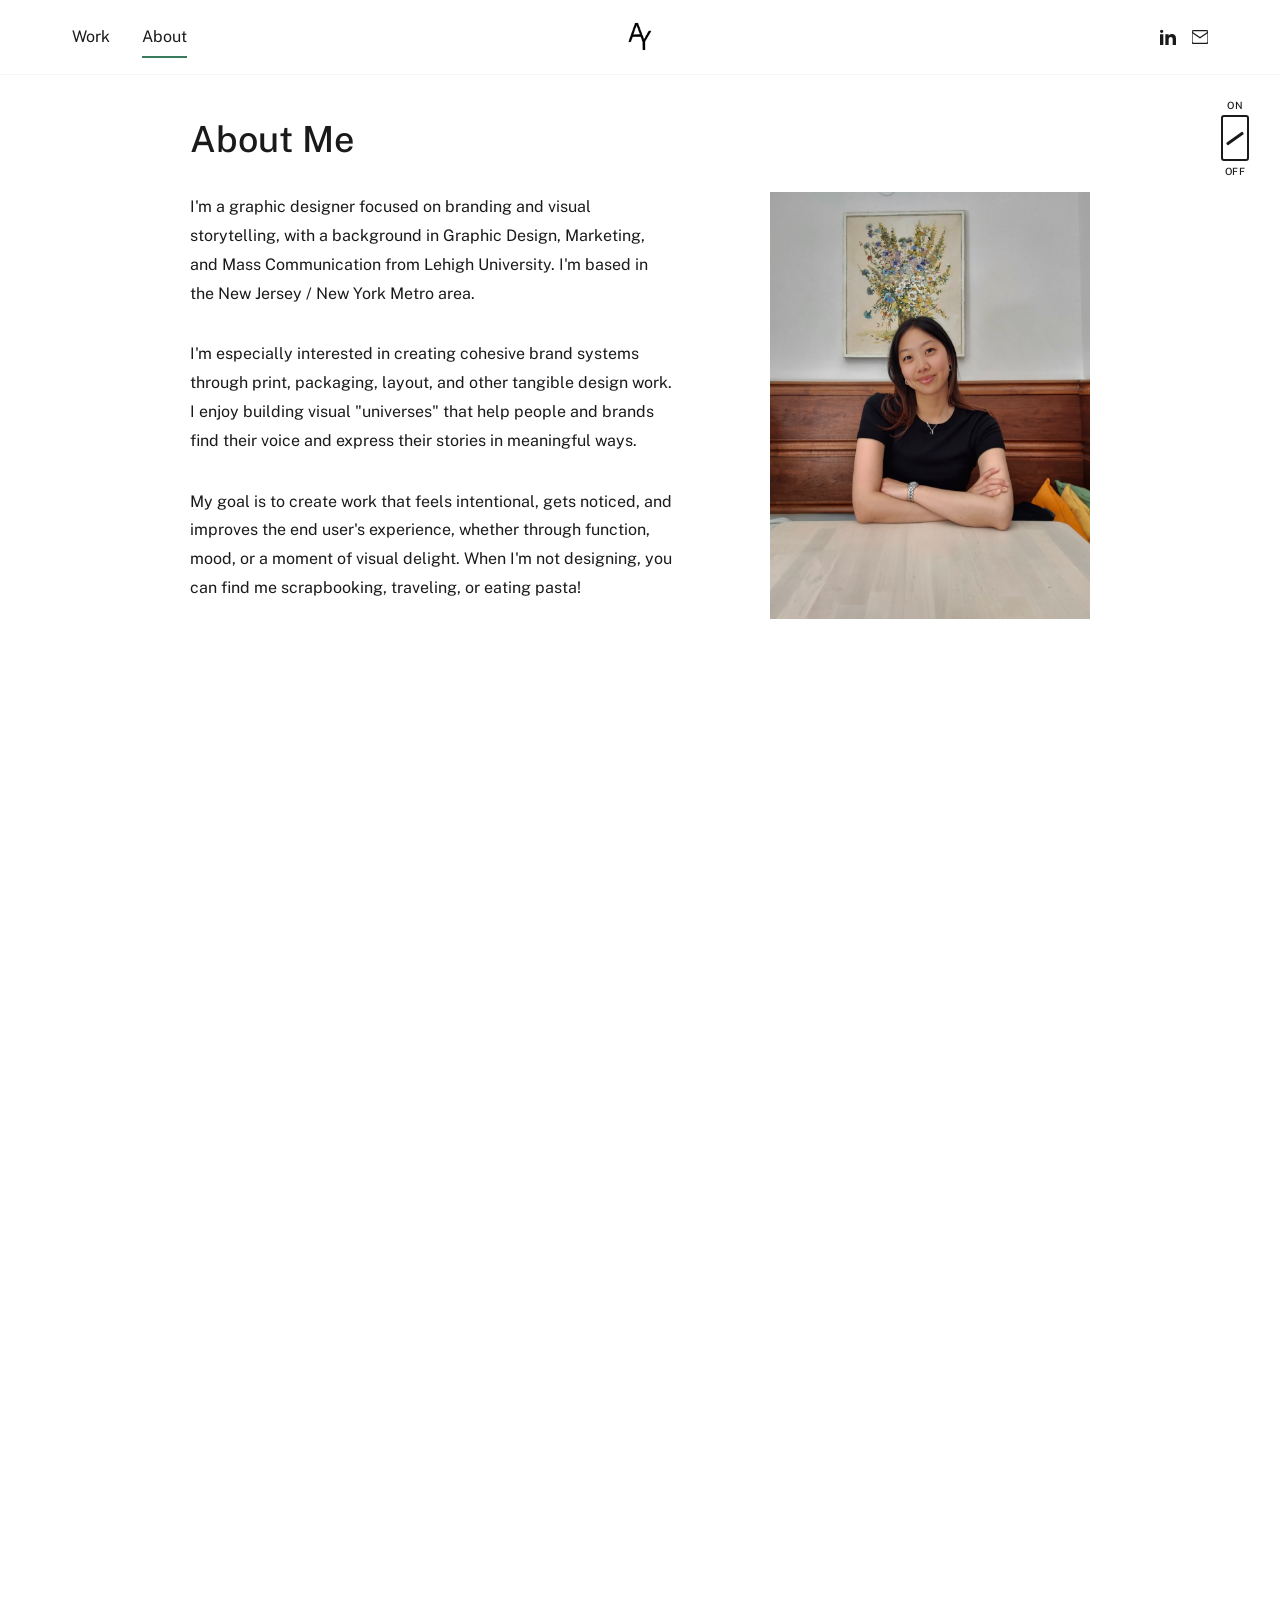
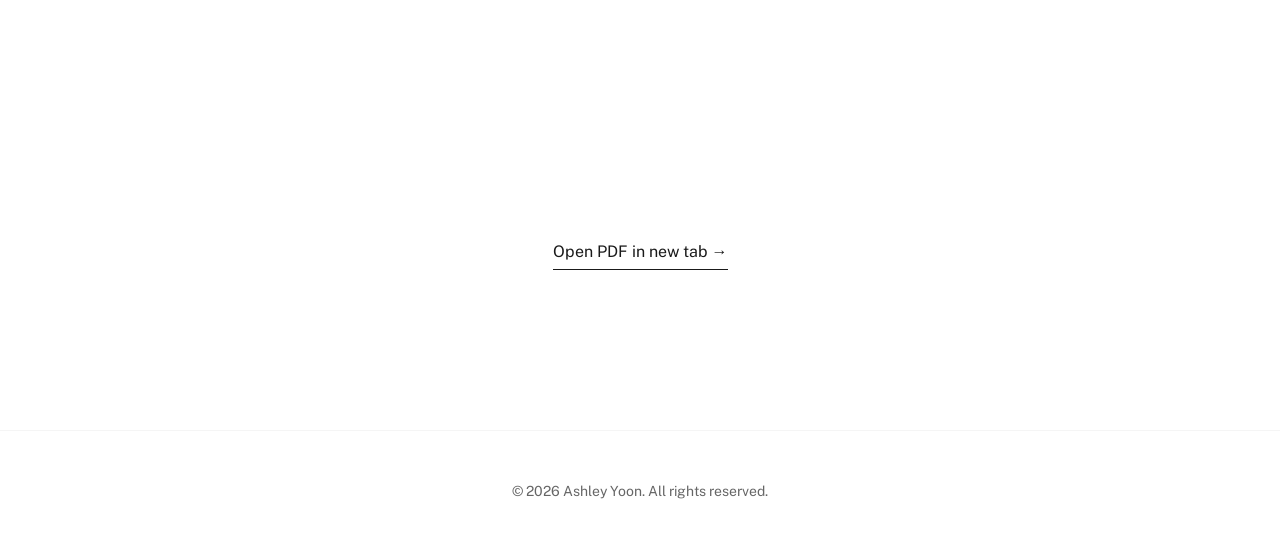
==== commit bd0c7e44: "two updates updating resume (portfolio link) and adding "open pdf in new tab" option" ====
--- a/about.html
+++ b/about.html
@@ -74,7 +74,10 @@
         <!-- Resume Section -->
         <section class="py-lg">
             <div class="container" style="max-width: 900px; margin: 0 auto;">
-                <iframe src="assets/assets/ashley-yoon-resume.pdf?v=2" width="100%" height="1100px" style="border: none; max-width: 100%;" class="about-resume-iframe"></iframe>
+                <iframe src="assets/assets/ashley-yoon-resume.pdf?v=3" width="100%" height="1100px" style="border: none; max-width: 100%;" class="about-resume-iframe"></iframe>
+                <p style="text-align: center; margin-top: 1rem; font-size: var(--font-size-small); color: var(--color-secondary);">
+                    <a href="assets/assets/ashley-yoon-resume.pdf" target="_blank" class="case-study-link">Open PDF in new tab →</a>
+                </p>
             </div>
         </section>
     </main>
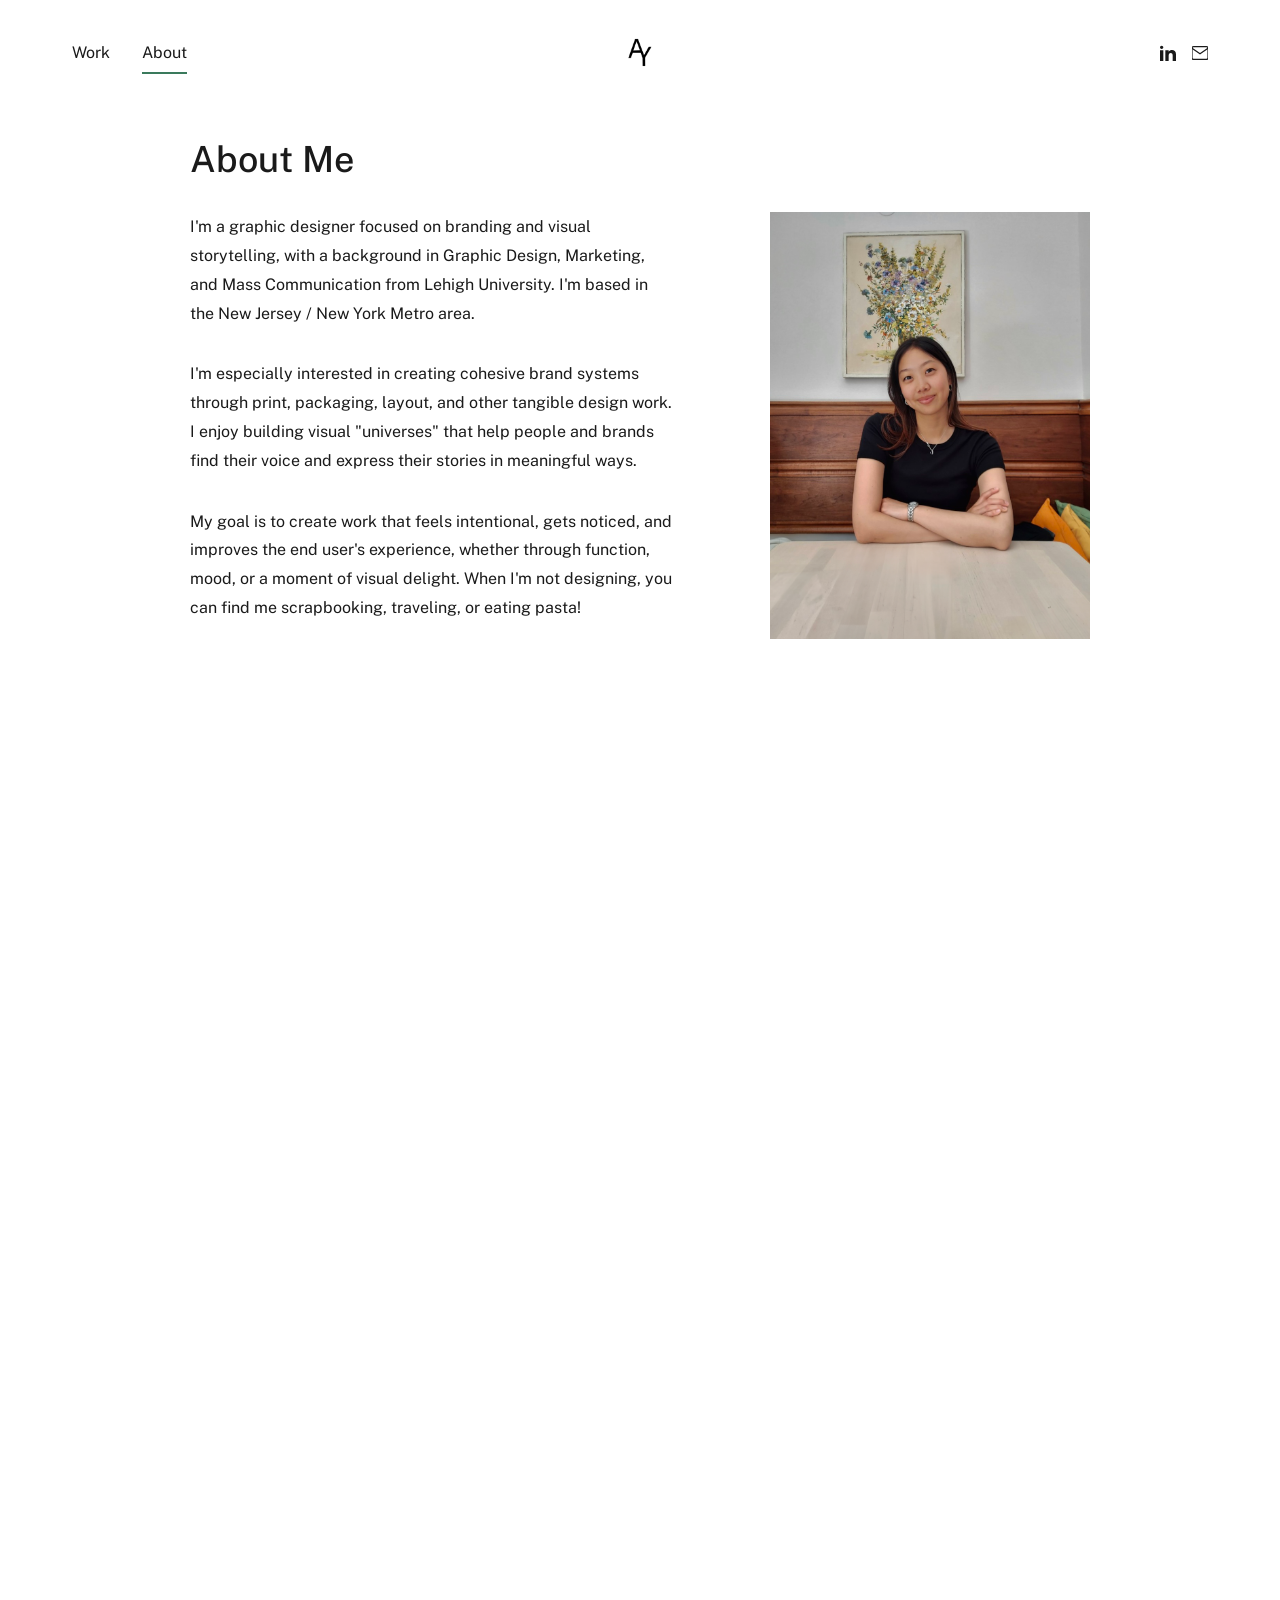
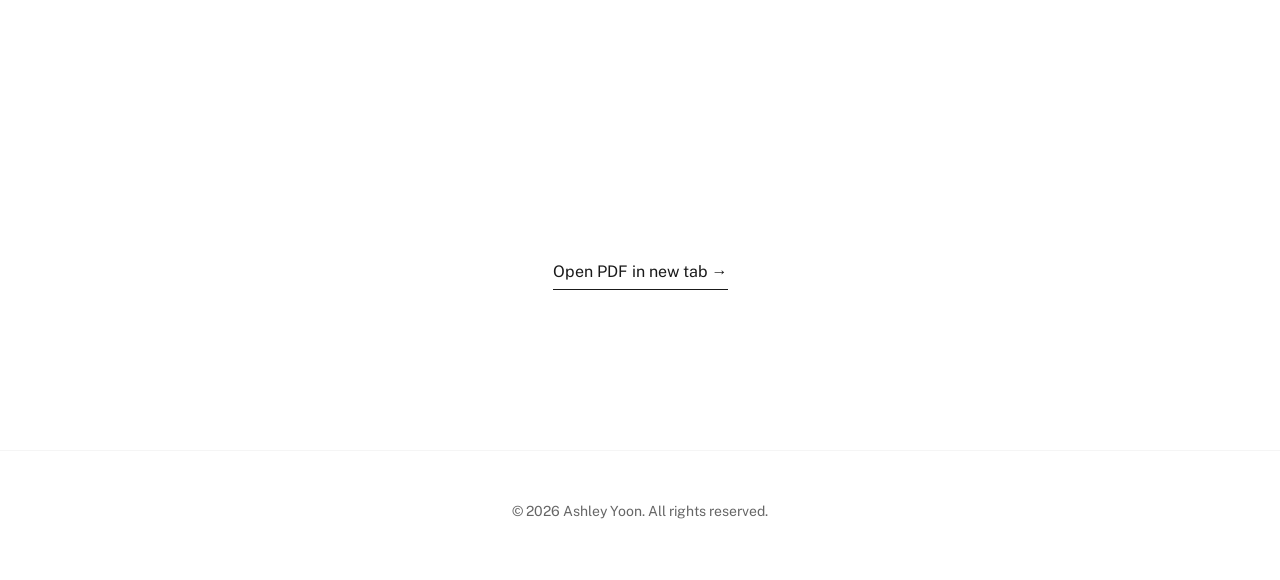
==== commit 09c33918: "portfolio updates: new landing page, nav/spacing tweaks, performance improvements - Work page is now" ====
--- a/about.html
+++ b/about.html
@@ -31,7 +31,7 @@
                 <li><a href="work.html">Work</a></li>
                 <li><a href="about.html" class="active">About</a></li>
             </ul>
-            <a href="index.html" class="nav-logo">
+            <a href="work.html" class="nav-logo">
                 <img src="images/logo.png" alt="Ashley Yoon">
             </a>
             <div class="nav-right">
@@ -97,6 +97,5 @@
     <script src="js/utils.js"></script>
     <script src="js/home-effects.js"></script>
     <script src="js/back-to-top.js"></script>
-    <script src="js/theme-toggle.js"></script>
 </body>
 </html>
--- a/css/layout.css
+++ b/css/layout.css
@@ -2,7 +2,7 @@
 
 body {
     background: var(--color-background);
-    padding-top: 70px; /* Account for fixed header */
+    padding-top: 90px; /* Account for fixed header + nav top padding */
 }
 
 /* Container system */
--- a/css/components.css
+++ b/css/components.css
@@ -11,7 +11,7 @@
     right: 0;
     width: 100%;
     background: #ffffff !important;
-    border-bottom: 1px solid #f5f5f5 !important;
+    border-bottom: none !important;
     z-index: 100;
     transition: box-shadow var(--transition-base);
 }
@@ -55,7 +55,7 @@
     display: grid;
     grid-template-columns: 1fr auto 1fr;
     align-items: center;
-    padding: var(--spacing-sm) var(--spacing-md);
+    padding: var(--spacing-md) var(--spacing-md) var(--spacing-sm);
     max-width: var(--max-width-content);
     margin: 0 auto;
 }
--- a/css/responsive.css
+++ b/css/responsive.css
@@ -16,7 +16,7 @@
     /* Mobile navigation — white header, black text */
     .site-header {
         background: #ffffff;
-        border-bottom: 1px solid #f5f5f5;
+        border-bottom: none;
     }
 
     .menu-toggle {
@@ -50,7 +50,7 @@
 
     .nav-left {
         position: fixed;
-        top: 60px;
+        top: 80px;
         left: 0;
         width: 100%;
         background: #ffffff;
@@ -111,17 +111,6 @@
         padding: var(--spacing-xl) 0;
     }
 
-    /* Gallery filter on mobile */
-    .gallery-filter {
-        flex-direction: column;
-        align-items: stretch;
-    }
-
-    .dropdown-filter {
-        width: 100%;
-        min-width: auto;
-    }
-
     /* Lightbox adjustments */
     .lightbox-close {
         top: -40px;
@@ -196,14 +185,6 @@
         display: none;
     }
 
-    /* Theme toggle — tuck in closer on mobile */
-    .theme-toggle {
-        top: 76px;
-        right: 8px;
-        width: 36px;
-        height: 80px;
-    }
-
     /* Responsive iframes — PDF and Figma embeds */
     iframe {
         width: 100% !important;
@@ -219,11 +200,6 @@
         height: 600px;
     }
 
-    /* Work page filter — stack label above dropdown */
-    .gallery-filter {
-        align-items: flex-start;
-        gap: var(--spacing-xs);
-    }
 }
 
 /* ============================================
@@ -243,7 +219,7 @@
     }
 
     .main-nav {
-        padding: var(--spacing-sm);
+        padding: var(--spacing-md) var(--spacing-sm) var(--spacing-sm);
     }
 
     .nav-logo img {
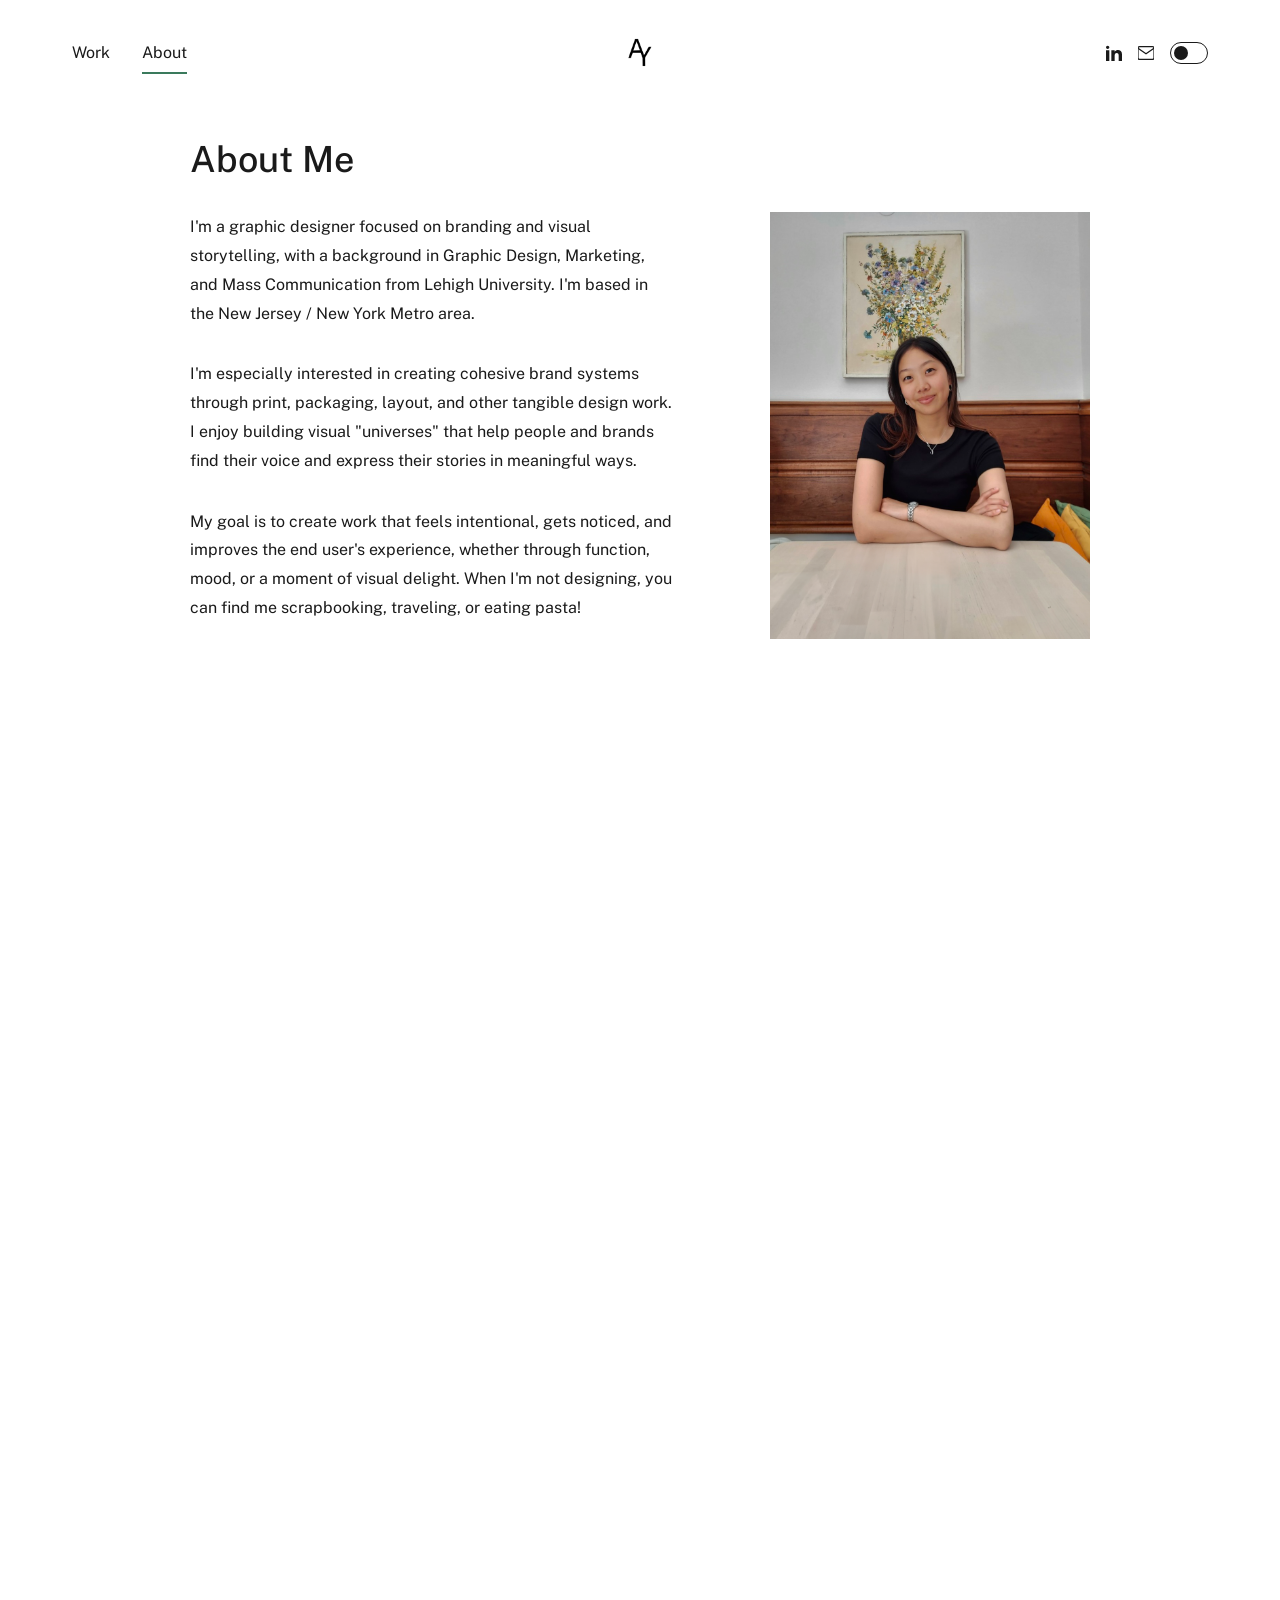
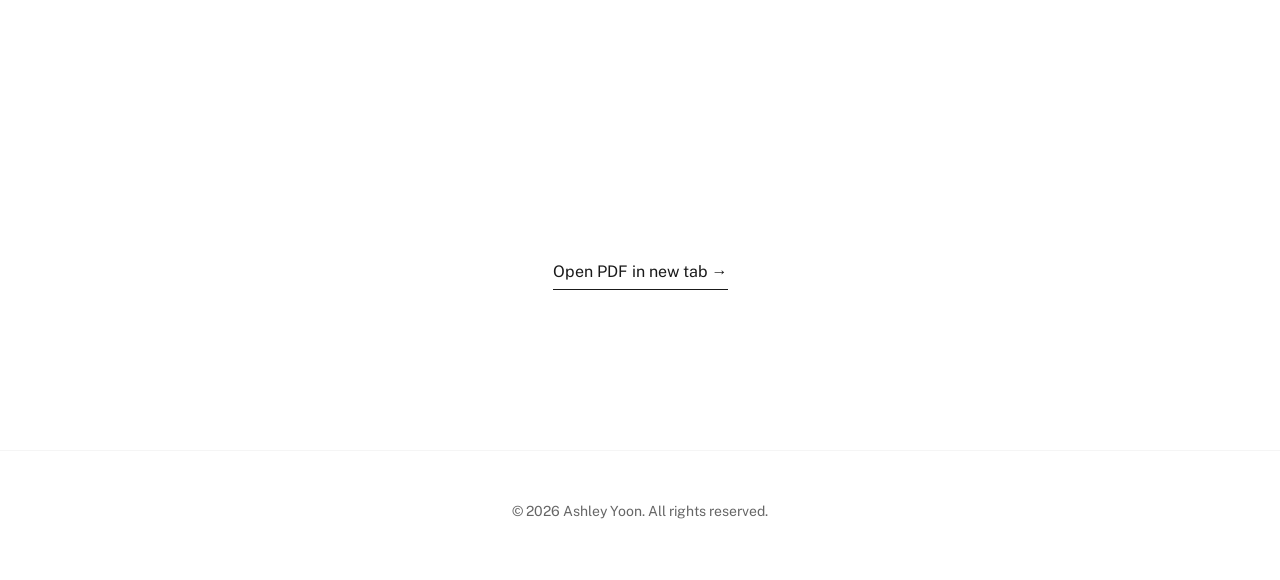
==== commit 13c1709c: "toggle light to dark" ====
--- a/about.html
+++ b/about.html
@@ -74,9 +74,9 @@
         <!-- Resume Section -->
         <section class="py-lg">
             <div class="container" style="max-width: 900px; margin: 0 auto;">
-                <iframe src="assets/assets/ashley-yoon-resume.pdf?v=3" width="100%" height="1100px" style="border: none; max-width: 100%;" class="about-resume-iframe"></iframe>
+                <iframe src="assets/assets/ashley-yoon-resume.pdf?v=4" width="100%" height="1100px" style="border: none; max-width: 100%;" class="about-resume-iframe"></iframe>
                 <p style="text-align: center; margin-top: 1rem; font-size: var(--font-size-small); color: var(--color-secondary);">
-                    <a href="assets/assets/ashley-yoon-resume.pdf" target="_blank" class="case-study-link">Open PDF in new tab →</a>
+                    <a href="assets/assets/ashley-yoon-resume.pdf?v=4" target="_blank" class="case-study-link">Open PDF in new tab →</a>
                 </p>
             </div>
         </section>
@@ -93,6 +93,7 @@
     <button class="back-to-top" aria-label="Back to top"></button>
 
     <!-- Scripts -->
+    <script src="js/theme-toggle.js"></script>
     <script src="js/navigation.js"></script>
     <script src="js/utils.js"></script>
     <script src="js/home-effects.js"></script>
--- a/css/variables.css
+++ b/css/variables.css
@@ -44,6 +44,15 @@
     --transition-slow: 0.5s ease;
 }
 
+/* Smooth theme transition on the page */
+html {
+    transition: background-color 0.4s ease, color 0.4s ease;
+}
+
+body, body * {
+    transition: background-color 0.4s ease, color 0.4s ease, border-color 0.4s ease;
+}
+
 /* Dark mode - Lights Off */
 [data-theme="dark"] {
     --color-primary: #e5e5e5;        /* Light text */
--- a/css/components.css
+++ b/css/components.css
@@ -973,74 +973,43 @@
 }
 
 /* ============================================
-   THEME TOGGLE (LIGHT SWITCH)
-   ============================================ */
-
-.theme-toggle {
-    position: fixed;
-    top: 88px;
-    right: 20px;
-    width: 50px;
-    height: 100px;
+   THEME TOGGLE (PILL SLIDER)
+   ============================================ */
+
+.theme-toggle-pill {
+    width: 38px;
+    height: 22px;
+    border-radius: 11px;
+    border: 1px solid #1a1a1a;
     background: transparent;
-    border: none;
-    cursor: pointer;
-    display: flex;
-    flex-direction: column;
-    align-items: center;
-    justify-content: center;
-    z-index: 1000;
-    gap: 5px;
-    font-size: 10px;
-    font-weight: var(--font-weight-medium);
-    color: var(--color-primary);
-    user-select: none;
-    -webkit-user-select: none;
-    padding: 6px;
-    border-radius: 4px;
-    transition: background var(--transition-base);
-}
-
-.theme-toggle:hover {
-    background: rgba(58, 122, 92, 0.1);
-}
-
-/* ON / OFF labels */
-.theme-toggle-on,
-.theme-toggle-off {
-    font-size: 10px;
-    letter-spacing: 0.5px;
-    line-height: 1;
-}
-
-/* Outer faceplate */
-.toggle-plate {
-    width: 28px;
-    height: 46px;
-    border: 2px solid var(--color-primary);
-    border-radius: 3px;
-    display: flex;
-    align-items: center;
-    justify-content: center;
-}
-
-/* Rocker as thin side-view lever — pivots like a seesaw */
-.toggle-rocker {
-    width: 20px;
-    height: 3px;
-    background: var(--color-primary);
-    border-radius: 1px;
-    transform: rotate(-35deg);
-    transform-origin: center center;
-    transition: transform 0.4s cubic-bezier(0.4, 0, 0.2, 1);
-}
-
-[data-theme="dark"] .toggle-rocker {
-    transform: rotate(35deg);
-}
-
-/* Keep switch outline using primary color */
-[data-theme="dark"] .theme-toggle::before,
-[data-theme="dark"] .theme-toggle::after {
-    border-color: var(--color-primary);
-}
+    cursor: pointer;
+    padding: 3px;
+    display: flex;
+    align-items: center;
+    transition: background var(--transition-base), border-color var(--transition-base);
+    flex-shrink: 0;
+}
+
+.theme-toggle-pill:hover {
+    border-color: #3a7a5c;
+}
+
+.theme-toggle-pill__circle {
+    width: 14px;
+    height: 14px;
+    border-radius: 50%;
+    background: #1a1a1a;
+    transition: transform 0.3s cubic-bezier(0.4, 0, 0.2, 1), background var(--transition-base);
+    flex-shrink: 0;
+}
+
+/* Dark mode active: slide circle right, fill pill dark */
+.theme-toggle-pill.is-dark {
+    background: #1a1a1a;
+    border-color: #1a1a1a;
+}
+
+.theme-toggle-pill.is-dark .theme-toggle-pill__circle {
+    transform: translateX(16px);
+    background: #ffffff;
+}
